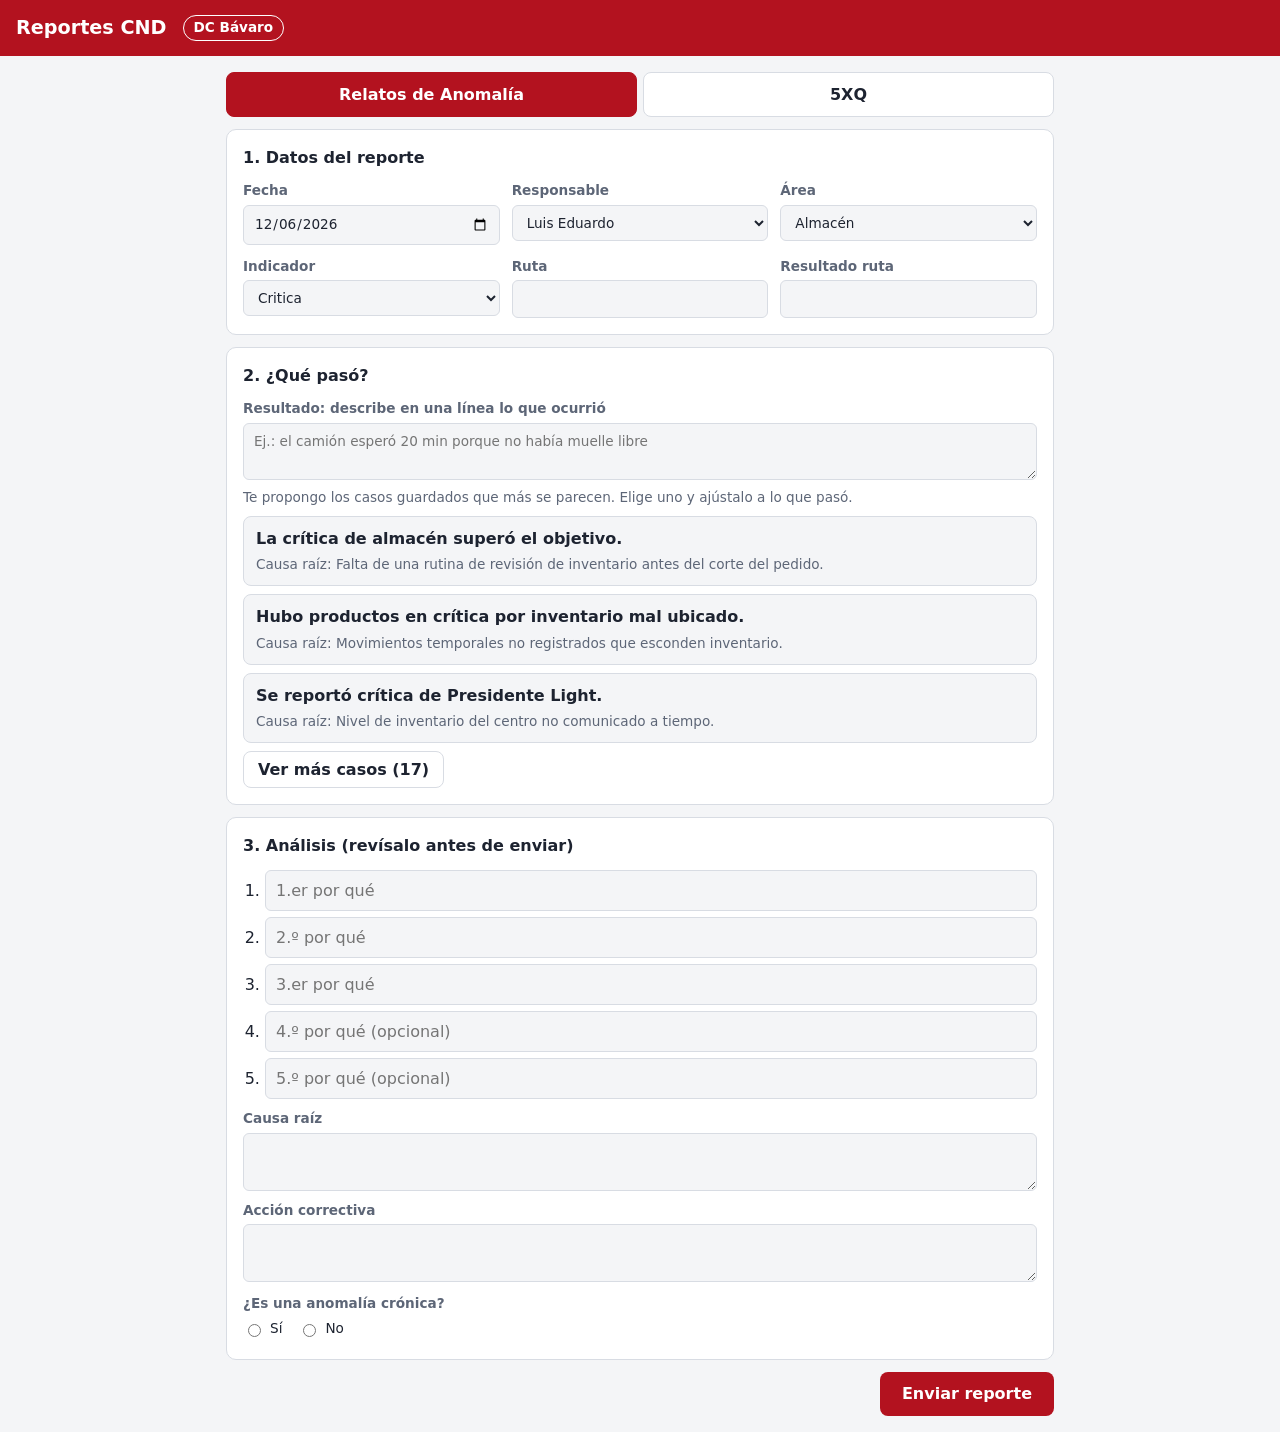
==== index.html @ 7865e1bc "Página web de Relatos de Anomalía y 5XQ para DC Bávaro - Formulario único para los dos Forms, con la" ====
<!doctype html>
<html lang="es">
<head>
  <meta charset="utf-8">
  <meta name="viewport" content="width=device-width, initial-scale=1">
  <title>Reportes CND</title>
  <link rel="stylesheet" href="styles.css">
</head>
<body>
  <header class="barra">
    <h1>Reportes CND</h1>
    <span class="centro">DC Bávaro</span>
    <span id="modo" class="modo" hidden>Modo prueba: no se envía nada</span>
  </header>

  <main>
    <nav class="tabs" role="tablist">
      <button type="button" role="tab" data-form="relatos" aria-selected="true">Relatos de Anomalía</button>
      <button type="button" role="tab" data-form="x5q" aria-selected="false">5XQ</button>
    </nav>

    <form id="reporte" novalidate>
      <section class="tarjeta">
        <h2>1. Datos del reporte</h2>
        <div class="grid">
          <label data-campo="fecha">Fecha
            <input type="date" name="fecha">
          </label>
          <label data-campo="responsable">Responsable
            <select name="responsable"></select>
          </label>
          <label data-campo="supervisor">Supervisor
            <input type="text" name="supervisor" list="supervisores" autocomplete="off">
            <datalist id="supervisores"></datalist>
          </label>
          <label data-campo="area">Área
            <select name="area"></select>
          </label>
          <label data-campo="indicador">Indicador
            <select name="indicador"></select>
          </label>
          <label data-campo="chofer">Chofer / conductor
            <input type="text" name="chofer" autocomplete="off">
          </label>
          <label data-campo="ruta">Ruta
            <input type="text" name="ruta" autocomplete="off">
          </label>
          <label data-campo="resultadoRuta">Resultado ruta
            <input type="text" name="resultadoRuta" autocomplete="off">
          </label>
          <label data-campo="pregunta">Pregunta <small>(opcional)</small>
            <input type="text" name="pregunta" autocomplete="off">
          </label>
        </div>
      </section>

      <section class="tarjeta">
        <h2>2. ¿Qué pasó?</h2>
        <label data-campo="descripcion"><span id="descEtiqueta">Describe en una línea lo que ocurrió</span>
          <textarea name="descripcion" rows="2" placeholder="Ej.: el camión esperó 20 min porque no había muelle libre"></textarea>
        </label>
        <p class="ayuda">Te propongo los casos guardados que más se parecen. Elige uno y ajústalo a lo que pasó.</p>
        <div id="sugerencias" class="sugerencias" aria-live="polite"></div>
        <button type="button" id="verMas" class="secundario" hidden>Ver más casos</button>
      </section>

      <section class="tarjeta">
        <h2>3. Análisis (revísalo antes de enviar)</h2>
        <ol class="porques">
          <li><input type="text" name="porque0" placeholder="1.er por qué"></li>
          <li><input type="text" name="porque1" placeholder="2.º por qué"></li>
          <li><input type="text" name="porque2" placeholder="3.er por qué"></li>
          <li><input type="text" name="porque3" placeholder="4.º por qué (opcional)"></li>
          <li><input type="text" name="porque4" placeholder="5.º por qué (opcional)"></li>
        </ol>
        <label>Causa raíz
          <textarea name="causaRaiz" rows="2"></textarea>
        </label>
        <label>Acción correctiva
          <textarea name="accionCorrectiva" rows="2"></textarea>
        </label>
        <fieldset data-campo="cronica" class="cronica">
          <legend>¿Es una anomalía crónica?</legend>
          <div id="cronicaOpciones"></div>
        </fieldset>
      </section>

      <div class="acciones">
        <p id="estado" class="estado" role="status"></p>
        <button type="submit" id="enviar">Enviar reporte</button>
      </div>
    </form>

    <section id="vistaPrevia" class="tarjeta" hidden>
      <h2>Lo que se enviaría</h2>
      <pre id="payload"></pre>
    </section>
  </main>

  <script src="config.js"></script>
  <script src="data/casos-distribucion-1.js"></script>
  <script src="data/casos-distribucion-2.js"></script>
  <script src="data/casos-almacen-1.js"></script>
  <script src="data/casos-almacen-2.js"></script>
  <script src="data/casos-adf.js"></script>
  <script src="data/casos-5xq-1.js"></script>
  <script src="data/casos-5xq-2.js"></script>
  <script src="app.js"></script>
</body>
</html>
---- styles.css ----
:root {
  --fondo: #f4f5f7;
  --tarjeta: #ffffff;
  --texto: #1d2330;
  --suave: #5d6677;
  --borde: #d8dce3;
  --acento: #b3121f;
  --acento-texto: #ffffff;
  --elegido: #fdecee;
  --ok: #1d7a3e;
  --error: #b3261e;
  --aviso: #8a5a00;
  --aviso-fondo: #fff4d6;
}

@media (prefers-color-scheme: dark) {
  :root {
    --fondo: #14171c;
    --tarjeta: #1d2128;
    --texto: #e6e8ec;
    --suave: #9aa3b2;
    --borde: #343a45;
    --acento: #e2424f;
    --elegido: #3a1f23;
    --ok: #5cc584;
    --error: #ff8a80;
    --aviso: #ffd27a;
    --aviso-fondo: #3a3020;
  }
}

* { box-sizing: border-box; }

body {
  margin: 0;
  font-family: system-ui, -apple-system, "Segoe UI", Roboto, sans-serif;
  background: var(--fondo);
  color: var(--texto);
  line-height: 1.45;
}

.barra {
  display: flex;
  flex-wrap: wrap;
  align-items: center;
  gap: 8px 16px;
  padding: 14px 16px;
  background: var(--acento);
  color: var(--acento-texto);
}
.barra h1 { margin: 0; font-size: 1.2rem; }
.centro {
  font-size: .85rem;
  font-weight: 600;
  padding: 2px 10px;
  border-radius: 999px;
  border: 1px solid currentColor;
}
.modo {
  font-size: .8rem;
  padding: 2px 10px;
  border-radius: 999px;
  background: var(--aviso-fondo);
  color: var(--aviso);
}

main { max-width: 860px; margin: 0 auto; padding: 16px; }

.tabs { display: flex; gap: 6px; margin-bottom: 12px; }
.tabs button {
  flex: 1;
  padding: 10px;
  border: 1px solid var(--borde);
  border-radius: 8px;
  background: var(--tarjeta);
  color: var(--texto);
  font: inherit;
  font-weight: 600;
  cursor: pointer;
}
.tabs button[aria-selected="true"] {
  background: var(--acento);
  border-color: var(--acento);
  color: var(--acento-texto);
}

.tarjeta {
  background: var(--tarjeta);
  border: 1px solid var(--borde);
  border-radius: 10px;
  padding: 16px;
  margin-bottom: 12px;
}
.tarjeta h2 { margin: 0 0 12px; font-size: 1rem; }

.grid {
  display: grid;
  grid-template-columns: repeat(auto-fill, minmax(220px, 1fr));
  gap: 12px;
}

label { display: block; font-size: .85rem; font-weight: 600; color: var(--suave); }
label small { font-weight: 400; }
label + label { margin-top: 10px; }
.grid label + label { margin-top: 0; }

input[type="text"], input[type="date"], select, textarea {
  display: block;
  width: 100%;
  margin-top: 4px;
  padding: 8px 10px;
  border: 1px solid var(--borde);
  border-radius: 6px;
  background: var(--fondo);
  color: var(--texto);
  font: inherit;
  font-weight: 400;
}
textarea { resize: vertical; }
input:focus, select:focus, textarea:focus { outline: 2px solid var(--acento); outline-offset: -1px; }
.invalido { border-color: var(--error) !important; }

.ayuda { margin: 8px 0; font-size: .85rem; color: var(--suave); }

.sugerencias { display: grid; gap: 8px; }
.caso {
  text-align: left;
  width: 100%;
  padding: 10px 12px;
  border: 1px solid var(--borde);
  border-radius: 8px;
  background: var(--fondo);
  color: var(--texto);
  font: inherit;
  cursor: pointer;
}
.caso:hover { border-color: var(--acento); }
.caso[aria-pressed="true"] { border-color: var(--acento); background: var(--elegido); }
.caso strong { display: block; margin-bottom: 2px; }
.caso span { font-size: .85rem; color: var(--suave); }
.tag {
  display: inline-block;
  margin-bottom: 4px;
  padding: 0 8px;
  border-radius: 999px;
  border: 1px solid var(--borde);
  font-size: .72rem;
  font-style: normal;
  color: var(--suave);
}
.vacio { font-size: .9rem; color: var(--suave); margin: 0; }

.porques { margin: 0 0 10px; padding-left: 22px; }
.porques li + li { margin-top: 6px; }
.porques input { margin-top: 0; }

.cronica { border: 0; padding: 0; margin: 12px 0 0; }
.cronica legend { font-size: .85rem; font-weight: 600; color: var(--suave); padding: 0; }
.radio { display: inline-flex; align-items: center; gap: 6px; margin: 6px 16px 0 0; color: var(--texto); font-weight: 400; }
.cronica.invalido legend { color: var(--error); }

.acciones { display: flex; flex-wrap: wrap; align-items: center; justify-content: flex-end; gap: 12px; }
.estado { margin: 0; flex: 1; min-width: 200px; font-size: .9rem; }
.estado.ok { color: var(--ok); }
.estado.error { color: var(--error); }

button[type="submit"], .secundario {
  padding: 10px 22px;
  border-radius: 8px;
  font: inherit;
  font-weight: 600;
  cursor: pointer;
}
button[type="submit"] { border: 0; background: var(--acento); color: var(--acento-texto); }
button[type="submit"]:disabled { opacity: .55; cursor: wait; }
.secundario { margin-top: 8px; border: 1px solid var(--borde); background: transparent; color: var(--texto); padding: 6px 14px; }

[hidden] { display: none !important; }

pre {
  margin: 0;
  overflow-x: auto;
  font-size: .78rem;
  white-space: pre-wrap;
  word-break: break-word;
}
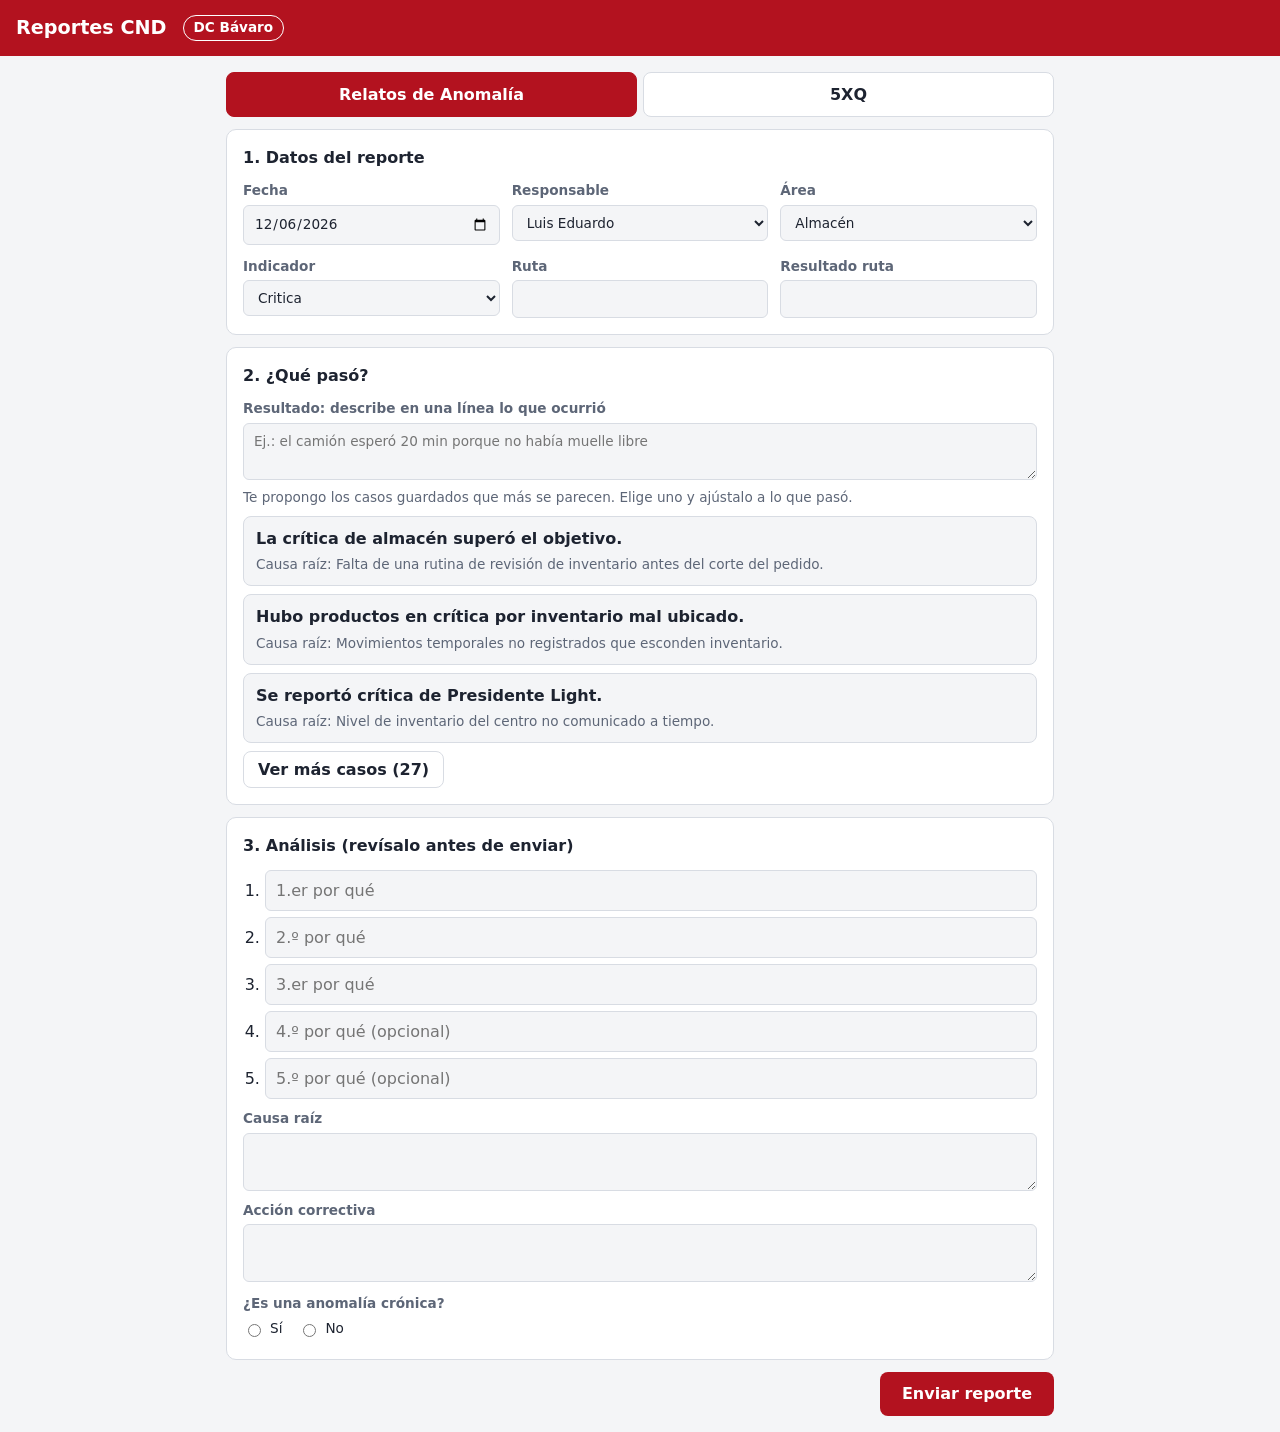
==== commit f08ed10b: "Agregar 10 casos a cada indicador, inspirados en DC Samaná - 620 casos nuevos en data/casos-samana-*" ====
--- a/index.html
+++ b/index.html
@@ -105,6 +105,11 @@
   <script src="data/casos-adf.js"></script>
   <script src="data/casos-5xq-1.js"></script>
   <script src="data/casos-5xq-2.js"></script>
+  <script src="data/casos-samana-distribucion.js"></script>
+  <script src="data/casos-samana-almacen.js"></script>
+  <script src="data/casos-samana-adf.js"></script>
+  <script src="data/casos-samana-5xq-1.js"></script>
+  <script src="data/casos-samana-5xq-2.js"></script>
   <script src="app.js"></script>
 </body>
 </html>
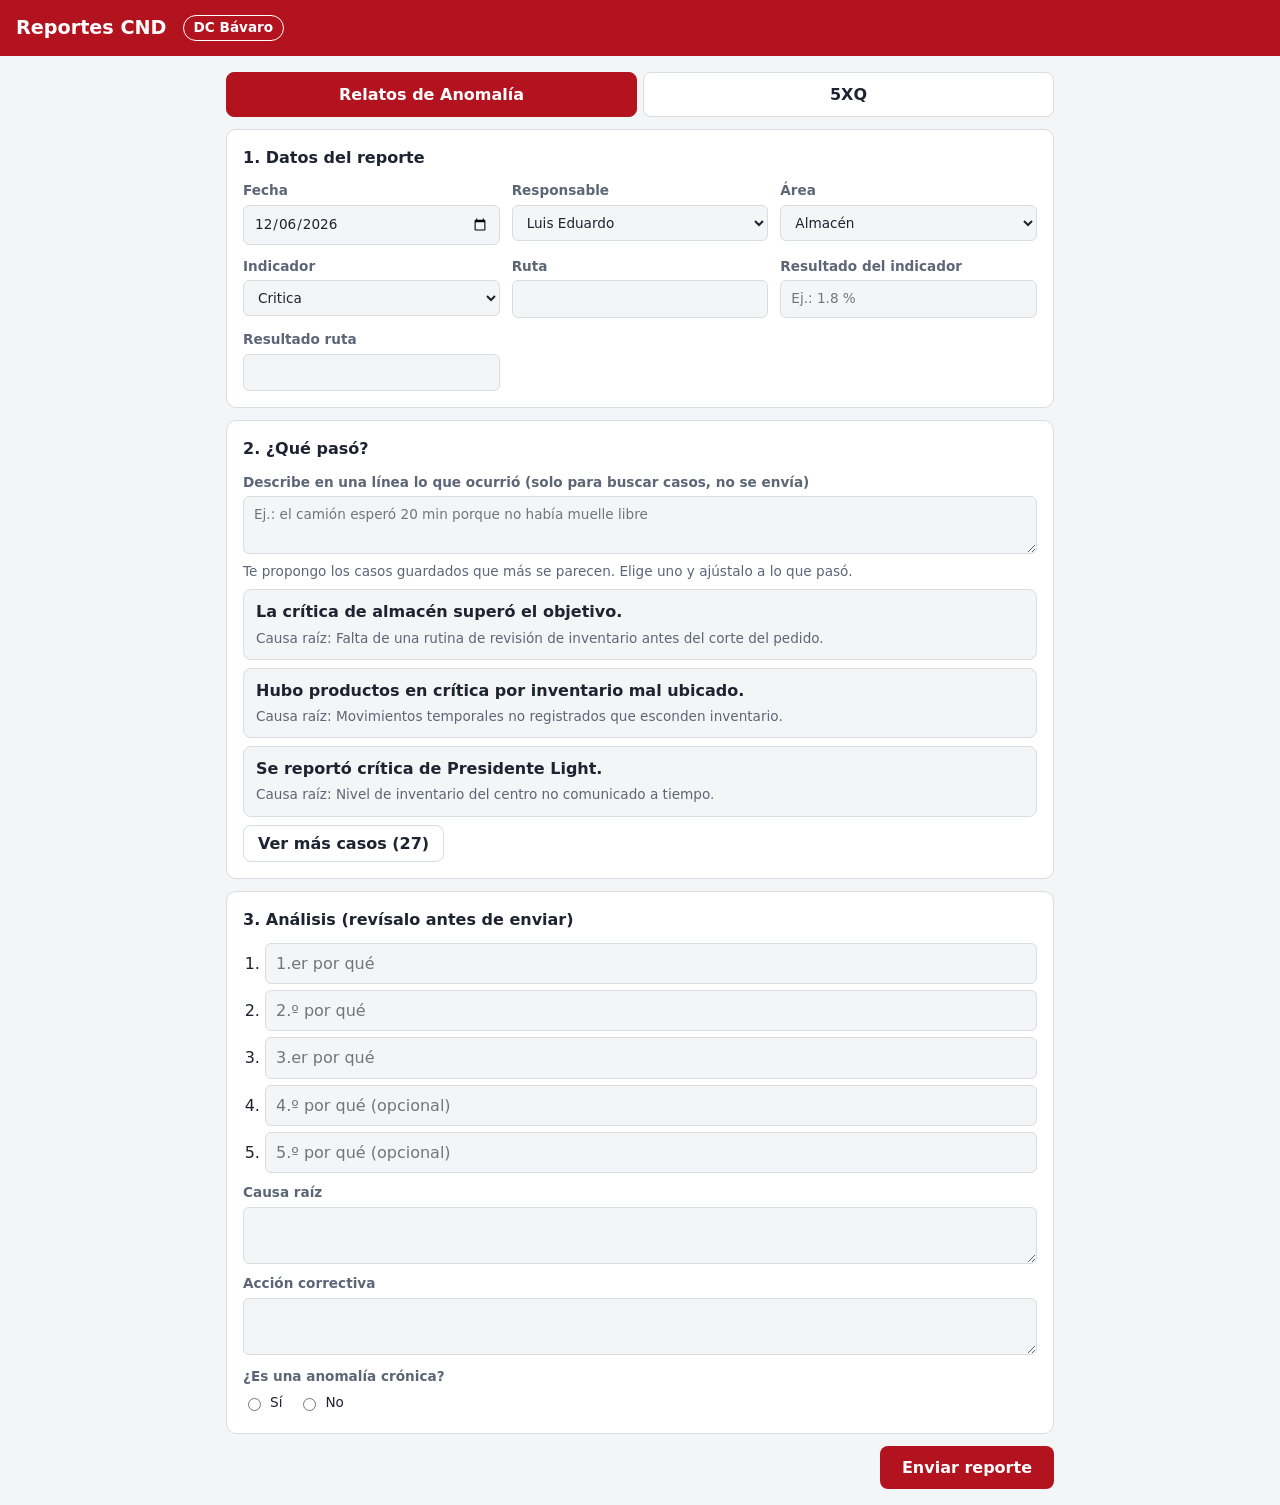
==== commit 9958bccc: "Relatos: «Resultado» es el valor del indicador, no la descripción Nuevo campo «Resultado del indicad" ====
--- a/index.html
+++ b/index.html
@@ -45,6 +45,9 @@
           <label data-campo="ruta">Ruta
             <input type="text" name="ruta" autocomplete="off">
           </label>
+          <label data-campo="resultado">Resultado del indicador
+            <input type="text" name="resultado" autocomplete="off" placeholder="Ej.: 1.8 %">
+          </label>
           <label data-campo="resultadoRuta">Resultado ruta
             <input type="text" name="resultadoRuta" autocomplete="off">
           </label>
@@ -91,6 +94,18 @@
       </div>
     </form>
 
+    <section id="planDpo" class="tarjeta" hidden>
+      <h2>¿Subir esta acción a DPO?</h2>
+      <p id="planResumen" class="ayuda"></p>
+      <div class="acciones-dpo">
+        <button type="button" id="copiarPlan">Sí</button>
+        <button type="button" id="noPlan" class="secundario">No</button>
+        <a href="dpo.html" target="_blank" rel="noopener">¿Cómo instalo el favorito?</a>
+      </div>
+      <p id="planEstado" class="estado" role="status"></p>
+      <textarea id="planTexto" rows="4" readonly hidden></textarea>
+    </section>
+
     <section id="vistaPrevia" class="tarjeta" hidden>
       <h2>Lo que se enviaría</h2>
       <pre id="payload"></pre>
--- a/styles.css
+++ b/styles.css
@@ -164,14 +164,14 @@
 .estado.ok { color: var(--ok); }
 .estado.error { color: var(--error); }
 
-button[type="submit"], .secundario {
+button[type="submit"], #copiarPlan, .secundario {
   padding: 10px 22px;
   border-radius: 8px;
   font: inherit;
   font-weight: 600;
   cursor: pointer;
 }
-button[type="submit"] { border: 0; background: var(--acento); color: var(--acento-texto); }
+button[type="submit"], #copiarPlan { border: 0; background: var(--acento); color: var(--acento-texto); }
 button[type="submit"]:disabled { opacity: .55; cursor: wait; }
 .secundario { margin-top: 8px; border: 1px solid var(--borde); background: transparent; color: var(--texto); padding: 6px 14px; }
 
@@ -184,3 +184,8 @@
   white-space: pre-wrap;
   word-break: break-word;
 }
+
+.acciones-dpo { display: flex; flex-wrap: wrap; align-items: center; gap: 8px 16px; }
+.acciones-dpo a { color: var(--acento); }
+.acciones-dpo .secundario { margin-top: 0; }
+#planTexto { width: 100%; margin-top: 8px; font-family: ui-monospace, Consolas, monospace; font-size: .8rem; }
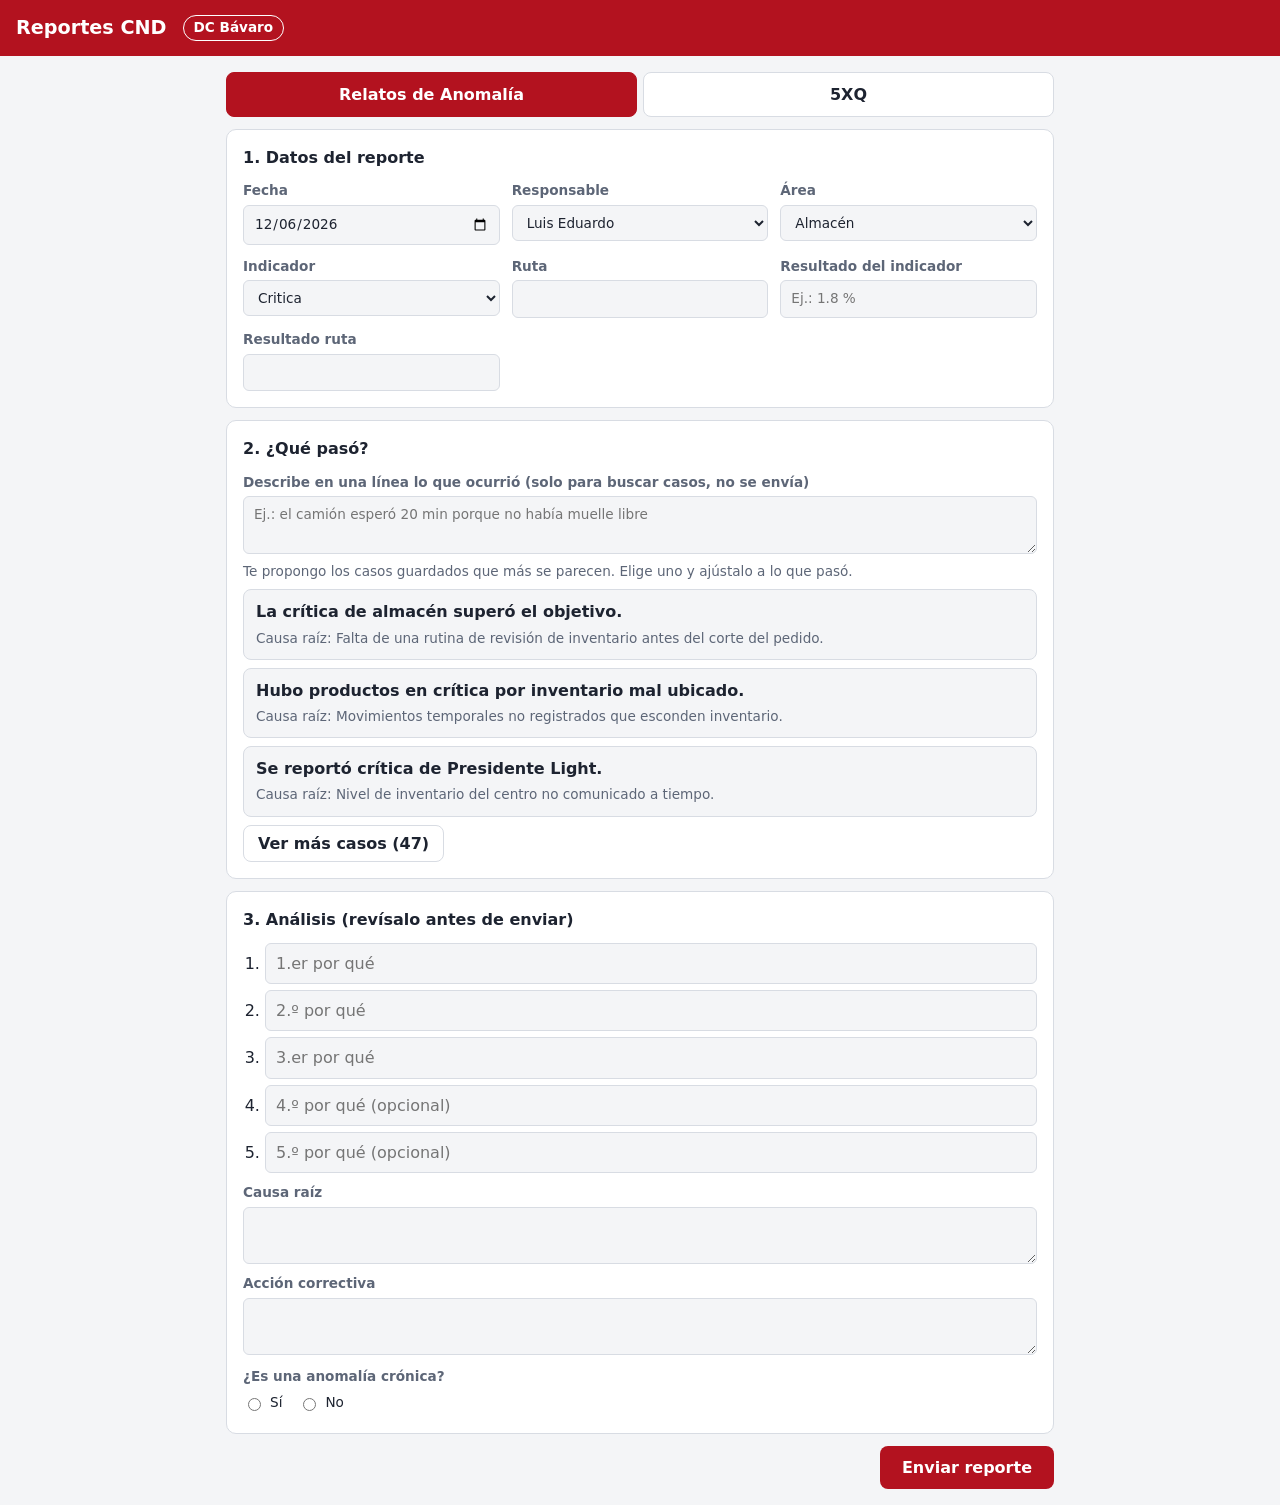
==== commit 49f417b9: "Casos: 50 por indicador en Relatos y 5XQ (3,100 en total) Nuevos data/casos-50-*.js con 1,810 casos;" ====
--- a/index.html
+++ b/index.html
@@ -4,7 +4,7 @@
   <meta charset="utf-8">
   <meta name="viewport" content="width=device-width, initial-scale=1">
   <title>Reportes CND</title>
-  <link rel="stylesheet" href="styles.css">
+  <link rel="stylesheet" href="styles.css?v=20261030c">
 </head>
 <body>
   <header class="barra">
@@ -112,19 +112,31 @@
     </section>
   </main>
 
-  <script src="config.js"></script>
-  <script src="data/casos-distribucion-1.js"></script>
-  <script src="data/casos-distribucion-2.js"></script>
-  <script src="data/casos-almacen-1.js"></script>
-  <script src="data/casos-almacen-2.js"></script>
-  <script src="data/casos-adf.js"></script>
-  <script src="data/casos-5xq-1.js"></script>
-  <script src="data/casos-5xq-2.js"></script>
-  <script src="data/casos-samana-distribucion.js"></script>
-  <script src="data/casos-samana-almacen.js"></script>
-  <script src="data/casos-samana-adf.js"></script>
-  <script src="data/casos-samana-5xq-1.js"></script>
-  <script src="data/casos-samana-5xq-2.js"></script>
-  <script src="app.js"></script>
+  <script src="config.js?v=20261030c"></script>
+  <script src="data/casos-distribucion-1.js?v=20261030c"></script>
+  <script src="data/casos-distribucion-2.js?v=20261030c"></script>
+  <script src="data/casos-almacen-1.js?v=20261030c"></script>
+  <script src="data/casos-almacen-2.js?v=20261030c"></script>
+  <script src="data/casos-adf.js?v=20261030c"></script>
+  <script src="data/casos-5xq-1.js?v=20261030c"></script>
+  <script src="data/casos-5xq-2.js?v=20261030c"></script>
+  <script src="data/casos-samana-distribucion.js?v=20261030c"></script>
+  <script src="data/casos-samana-almacen.js?v=20261030c"></script>
+  <script src="data/casos-samana-adf.js?v=20261030c"></script>
+  <script src="data/casos-samana-5xq-1.js?v=20261030c"></script>
+  <script src="data/casos-samana-5xq-2.js?v=20261030c"></script>
+  <script src="data/casos-50-distribucion-1.js?v=20261030c"></script>
+  <script src="data/casos-50-distribucion-2.js?v=20261030c"></script>
+  <script src="data/casos-50-distribucion-3.js?v=20261030c"></script>
+  <script src="data/casos-50-distribucion-4.js?v=20261030c"></script>
+  <script src="data/casos-50-almacen-1.js?v=20261030c"></script>
+  <script src="data/casos-50-almacen-2.js?v=20261030c"></script>
+  <script src="data/casos-50-adf-1.js?v=20261030c"></script>
+  <script src="data/casos-50-adf-2.js?v=20261030c"></script>
+  <script src="data/casos-50-5xq-1.js?v=20261030c"></script>
+  <script src="data/casos-50-5xq-2.js?v=20261030c"></script>
+  <script src="data/casos-50-5xq-3.js?v=20261030c"></script>
+  <script src="data/casos-50-5xq-4.js?v=20261030c"></script>
+  <script src="app.js?v=20261030c"></script>
 </body>
 </html>
